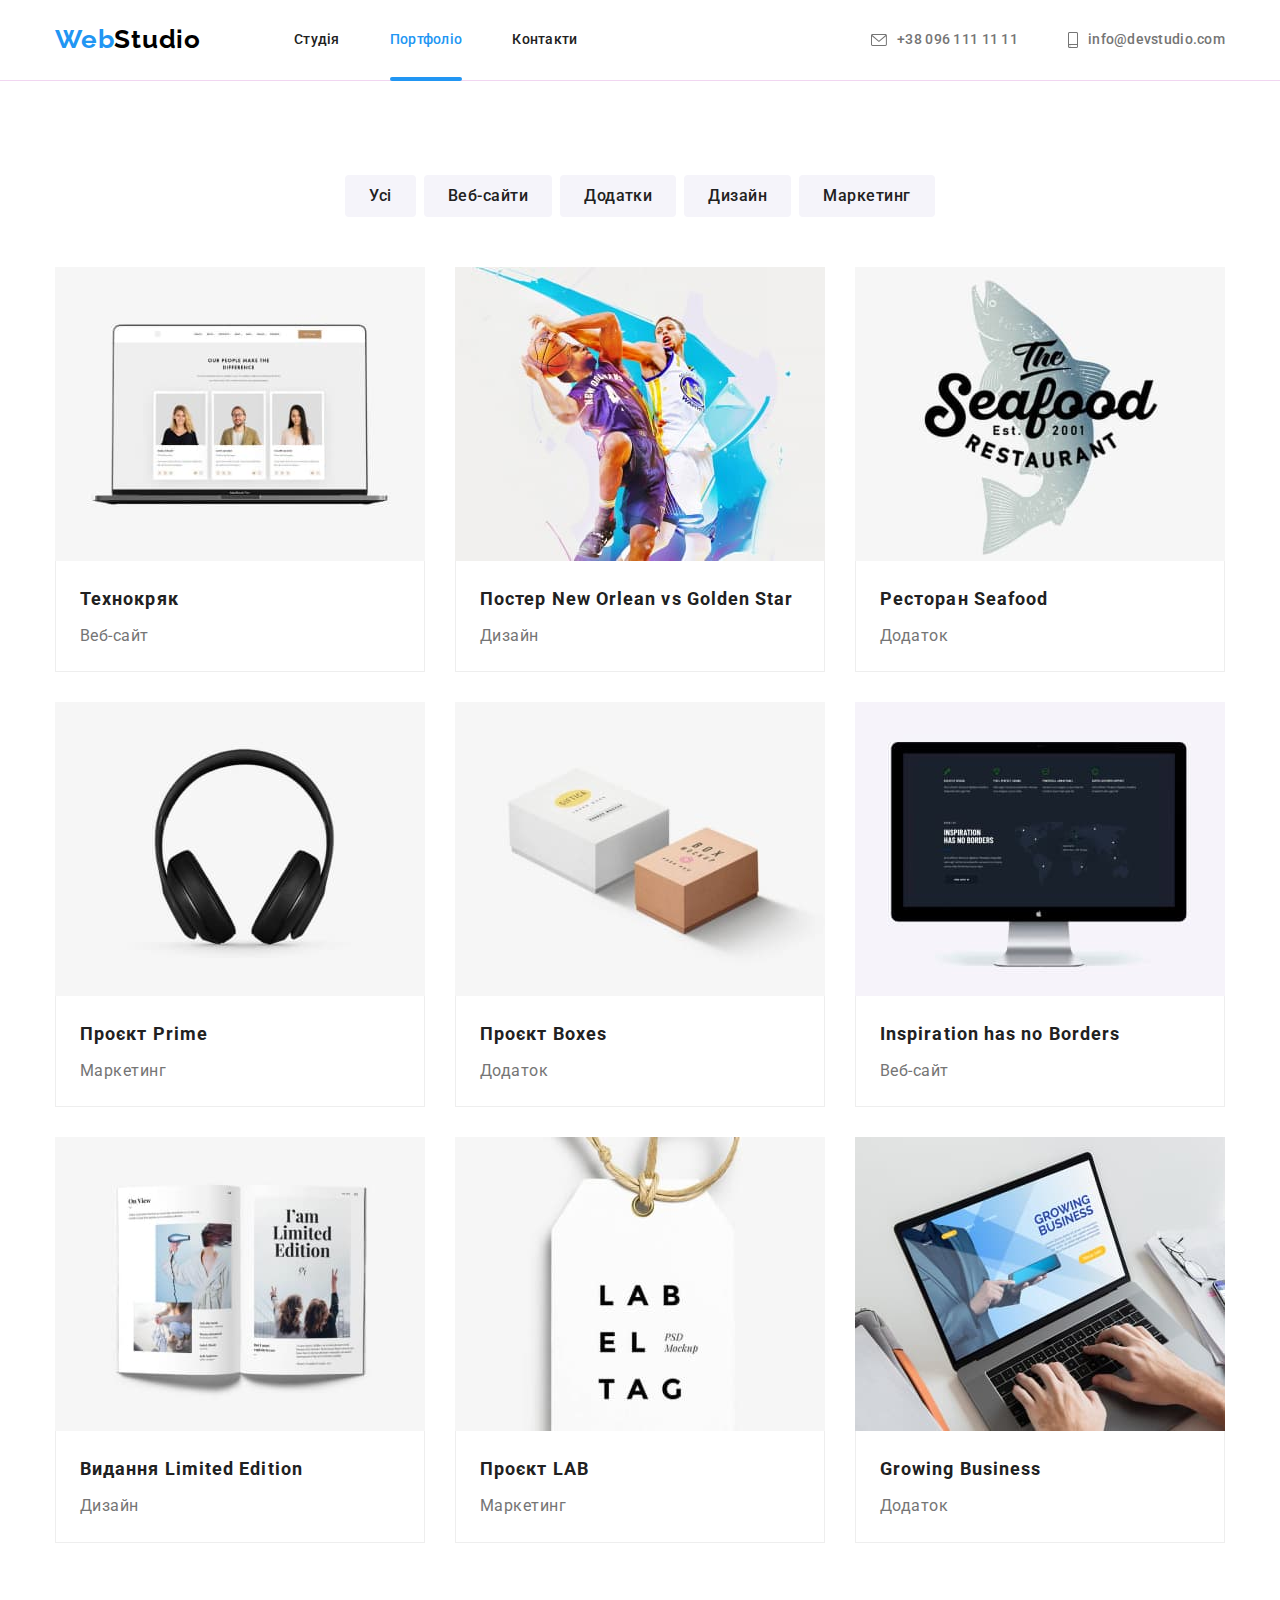
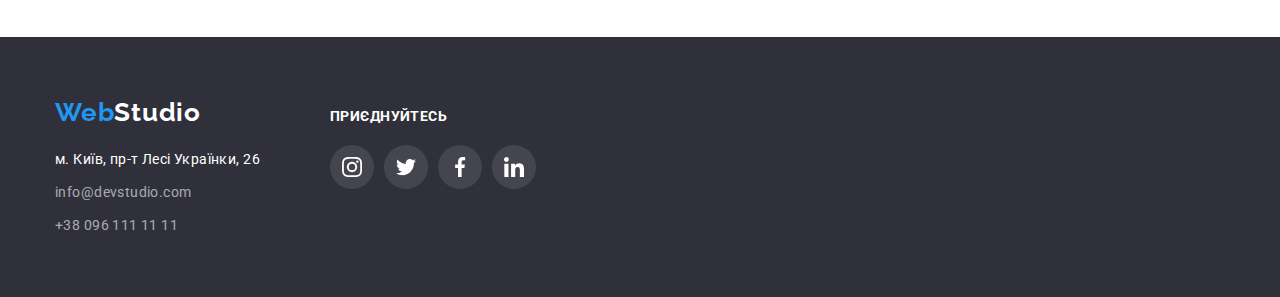
==== portfolio.html @ 6218a35c "Добавление файлов с предыдущего ДЗ" ====
<!DOCTYPE html>
<html lang="uk">
  <head>
    <meta charset="UTF-8" />
    <meta http-equiv="X-UA-Compatible" content="IE=edge" />
    <meta name="viewport" content="width=device-width, initial-scale=1.0" />
    <title>WebStudio</title>
    <link
      href="https://fonts.googleapis.com/css2?family=Raleway:wght@700&family=Roboto:wght@400;500;700;900&display=swap"
      rel="stylesheet"
    />
    <link
      rel="stylesheet"
      href="https://cdnjs.cloudflare.com/ajax/libs/modern-normalize/1.1.0/modern-normalize.min.css"
    />
    <link rel="stylesheet" href="./css/style.css" />
  </head>
  <body>
    <header class="headers">
      <div class="container nav-header">
        <a class="logo header" href="./index.html">Web<span class="logo-head">Studio</span></a>
        <nav>
          <ul class="nav-list">
            <li class="nav-item"><a class="nav" href="./index.html">Студія</a></li>
            <li class="nav-item"><a class="nav current" href="./portfolio.html">Портфоліо</a></li>
            <li class="nav-item"><a class="nav" href="#">Контакти</a></li>
          </ul>
        </nav>
        <ul class="contact-list">
          <li class="list">
            <a class="contact-header" href="tel:+380961111111"
              ><span
                ><svg class="icon-phone" width="16px" height="12px">
                  <use href="./images/icons.svg#icon-envelope"></use>
                </svg> </span
              >+38 096 111 11 11</a
            >
          </li>
          <li class="list">
            <a class="contact-header" href="mailto:info@devstudio.com"
              ><span
                ><svg class="icon-mail" width="10px" height="16px">
                  <use href="./images/icons.svg#icon-smartphone"></use>
                </svg> </span
              >info@devstudio.com</a
            >
          </li>
        </ul>
      </div>
    </header>
    <main>
      <section class="section">
        <div class="container">
          <ul class="btn-filtr">
            <li class="button-filtr"><button type="button" class="filtr">Усі</button></li>
            <li class="button-filtr"><button type="button" class="filtr">Веб-сайти</button></li>
            <li class="button-filtr"><button type="button" class="filtr">Додатки</button></li>
            <li class="button-filtr"><button type="button" class="filtr">Дизайн</button></li>
            <li class="button-filtr"><button type="button" class="filtr">Маркетинг</button></li>
          </ul>
          <ul class="flex-filtr">
            <li class="filtr-card">
              <a class="portfolio-card" href="#">
                <div class="card-hiden">
                  <img class="image" src="./images/portfolio1.jpg" alt="Макбук" width="370" />
                  <div class="card-overlay">
                    <div class="text-overlay">
                      <p>
                        Ресурс пропонує комплексні пропозиції з різним рівнем функціоналу та
                        сервісів. Все це дозволить відвідувачу отримати вичерпні відомості про
                        компанію чи приватну особу.
                      </p>
                    </div>
                  </div>
                </div>
                <div class="filtr-text">
                  <h3 class="filtr-title">Технокряк</h3>
                  <p class="filtr-item">Веб-сайт</p>
                </div>
              </a>
            </li>
            <li class="filtr-card">
              <a class="portfolio-card" href="#"
                ><div class="card-hiden">
                  <img class="image" src="./images/portfolio2.jpg" alt="Макбук" width="370" />
                  <div class="card-overlay">
                    <div class="text-overlay">
                      <p>
                        Ресурс пропонує комплексні пропозиції з різним рівнем функціоналу та
                        сервісів. Все це дозволить відвідувачу отримати вичерпні відомості про
                        компанію чи приватну особу.
                      </p>
                    </div>
                  </div>
                </div>
                <div class="filtr-text">
                  <h3 class="filtr-title">Постер New Orlean vs Golden Star</h3>
                  <p class="filtr-item">Дизайн</p>
                </div></a
              >
            </li>
            <li class="filtr-card">
              <a class="portfolio-card" href="#"
                ><div class="card-hiden">
                  <img class="image" src="./images/portfolio3.jpg" alt="Макбук" width="370" />
                  <div class="card-overlay">
                    <div class="text-overlay">
                      <p>
                        Ресурс пропонує комплексні пропозиції з різним рівнем функціоналу та
                        сервісів. Все це дозволить відвідувачу отримати вичерпні відомості про
                        компанію чи приватну особу.
                      </p>
                    </div>
                  </div>
                </div>
                <div class="filtr-text">
                  <h3 class="filtr-title">Ресторан Seafood</h3>
                  <p class="filtr-item">Додаток</p>
                </div></a
              >
            </li>
            <li class="filtr-card">
              <a class="portfolio-card" href="#">
                <div class="card-hiden">
                  <img class="image" src="./images/portfolio4.jpg" alt="Макбук" width="370" />
                  <div class="card-overlay">
                    <div class="text-overlay">
                      <p>
                        Ресурс пропонує комплексні пропозиції з різним рівнем функціоналу та
                        сервісів. Все це дозволить відвідувачу отримати вичерпні відомості про
                        компанію чи приватну особу.
                      </p>
                    </div>
                  </div>
                </div>
                <div class="filtr-text">
                  <h3 class="filtr-title">Проєкт Prime</h3>
                  <p class="filtr-item">Маркетинг</p>
                </div></a
              >
            </li>
            <li class="filtr-card">
              <a class="portfolio-card" href="#"
                ><div class="card-hiden">
                  <img class="image" src="./images/portfolio5.jpg" alt="Макбук" width="370" />
                  <div class="card-overlay">
                    <div class="text-overlay">
                      <p>
                        Ресурс пропонує комплексні пропозиції з різним рівнем функціоналу та
                        сервісів. Все це дозволить відвідувачу отримати вичерпні відомості про
                        компанію чи приватну особу.
                      </p>
                    </div>
                  </div>
                </div>
                <div class="filtr-text">
                  <h3 class="filtr-title">Проєкт Boxes</h3>
                  <p class="filtr-item">Додаток</p>
                </div></a
              >
            </li>
            <li class="filtr-card">
              <a class="portfolio-card" href="#"
                ><div class="card-hiden">
                  <img class="image" src="./images/portfolio6.jpg" alt="Макбук" width="370" />
                  <div class="card-overlay">
                    <div class="text-overlay">
                      <p>
                        Ресурс пропонує комплексні пропозиції з різним рівнем функціоналу та
                        сервісів. Все це дозволить відвідувачу отримати вичерпні відомості про
                        компанію чи приватну особу.
                      </p>
                    </div>
                  </div>
                </div>
                <div class="filtr-text">
                  <h3 class="filtr-title">Inspiration has no Borders</h3>
                  <p class="filtr-item">Веб-сайт</p>
                </div></a
              >
            </li>
            <li class="filtr-card">
              <a class="portfolio-card" href="#"
                ><div class="card-hiden">
                  <img class="image" src="./images/portfolio7.jpg" alt="Макбук" width="370" />
                  <div class="card-overlay">
                    <div class="text-overlay">
                      <p>
                        Ресурс пропонує комплексні пропозиції з різним рівнем функціоналу та
                        сервісів. Все це дозволить відвідувачу отримати вичерпні відомості про
                        компанію чи приватну особу.
                      </p>
                    </div>
                  </div>
                </div>
                <div class="filtr-text">
                  <h3 class="filtr-title">Видання Limited Edition</h3>
                  <p class="filtr-item">Дизайн</p>
                </div></a
              >
            </li>
            <li class="filtr-card">
              <a class="portfolio-card" href="#"
                ><div class="card-hiden">
                  <img class="image" src="./images/portfolio8.jpg" alt="Макбук" width="370" />
                  <div class="card-overlay">
                    <div class="text-overlay">
                      <p>
                        Ресурс пропонує комплексні пропозиції з різним рівнем функціоналу та
                        сервісів. Все це дозволить відвідувачу отримати вичерпні відомості про
                        компанію чи приватну особу.
                      </p>
                    </div>
                  </div>
                </div>
                <div class="filtr-text">
                  <h3 class="filtr-title">Проєкт LAB</h3>
                  <p class="filtr-item">Маркетинг</p>
                </div></a
              >
            </li>
            <li class="filtr-card">
              <a class="portfolio-card" href="#"
                ><div class="card-hiden">
                  <img class="image" src="./images/portfolio9.jpg" alt="Макбук" width="370" />
                  <div class="card-overlay">
                    <div class="text-overlay">
                      <p>
                        Ресурс пропонує комплексні пропозиції з різним рівнем функціоналу та
                        сервісів. Все це дозволить відвідувачу отримати вичерпні відомості про
                        компанію чи приватну особу.
                      </p>
                    </div>
                  </div>
                </div>
                <div class="filtr-text">
                  <h3 class="filtr-title">Growing Business</h3>
                  <p class="filtr-item">Додаток</p>
                </div></a
              >
            </li>
          </ul>
        </div>
      </section>
    </main>
    <footer class="socials">
      <div class="container footer">
        <div class="container-linked">
          <a class="logo footer" href="./index.html">Web<span class="logo-footer">Studio</span></a>
          <address class="address">
            <ul>
              <li class="contact-map">
                <a
                  class="map"
                  href="https://goo.gl/maps/gBdrRbUzEKDrqzJC9"
                  target="_blank"
                  rel="noopener noreferrer nofollow"
                >
                  м. Київ, пр-т Лесі Українки, 26
                </a>
              </li>
              <li class="contact-mail">
                <a class="contact-footer" href="mailto:info@devstudio.com">info@devstudio.com</a>
              </li>
              <li class="contact-phone">
                <a class="contact-footer" href="tel:+380961111111">+38 096 111 11 11</a>
              </li>
            </ul>
          </address>
        </div>
        <div class="container-link">
          <h2 class="text-link">приєднуйтесь</h2>
          <ul class="linked-link">
            <li class="linked">
              <a class="team-link-footer" href="#">
                <svg class="" width="20" height="20">
                  <use href="./images/icons.svg#icon-instagram"></use>
                </svg>
              </a>
            </li>
            <li class="linked">
              <a class="team-link-footer" href="#">
                <svg class="" width="20" height="20">
                  <use href="./images/icons.svg#icon-twitter"></use>
                </svg>
              </a>
            </li>
            <li class="linked">
              <a class="team-link-footer" href="#">
                <svg class="" width="20" height="20">
                  <use href="./images/icons.svg#icon-facebook"></use>
                </svg>
              </a>
            </li>
            <li class="linked">
              <a class="team-link-footer" href="#">
                <svg class="" width="20" height="20">
                  <use href="./images/icons.svg#icon-linkedin"></use>
                </svg>
              </a>
            </li>
          </ul>
        </div>
      </div>
    </footer>
  </body>
</html>
---- css/style.css ----
:root {
  --main-text-color: rgba(33, 33, 33, 1);
  --lead-text-color: rgba(117, 117, 117, 1);
  --accent-text-color: rgba(255, 255, 255, 1);
  --accent-color: rgba(255, 255, 255, 0.6);
  --hover-text-color: rgba(33, 150, 243, 1);
  --primary-bg-color: rgba(47, 48, 58, 1);
  --logo-text-color: rgba(0, 0, 0, 1);
  --function-time: cubic-bezier(0.4, 0, 0.2, 1);
}

body {
  color: var(--main-text-color);
  font-family: 'roboto', sans-serif;
  background-color: var(--accent-text-color);
}

a {
  text-decoration: none;
}
h1,
h2,
h3,
p {
  margin: 0;
  padding: 0;
}
img {
  display: block;
  max-width: 100%;
  height: auto;
}
ul {
  list-style: none;
  margin: 0;
  padding: 0;
}
.section {
  padding-top: 94px;
  padding-bottom: 94px;
}
.section.comand {
  background: #f5f4fa;
}
.headers {
  border-bottom: 1px solid #ecec;
}
.container {
  width: 1200px;
  padding-left: 15px;
  padding-right: 15px;
  margin: 0 auto;
}

.nav-header {
  display: flex;
  align-items: center;
}

.nav-list {
  display: flex;
}

.nav-list > .nav-item:not(:last-child) {
  margin-right: 50px;
}

.logo {
  color: var(--hover-text-color);
  font-family: 'Raleway', sans-serif;
  font-weight: 700;
  font-size: 26px;
  line-height: 1.2;
  letter-spacing: 0.03em;
}
.logo.header {
  margin-right: 93px;
}
.logo-head {
  color: var(--logo-text-color);
}

.web {
  color: var(--hover-text-color);
}

.nav {
  position: relative;
  display: block;
  padding-top: 32px;
  padding-bottom: 32px;

  color: inherit;
  font-family: inherit;
  font-weight: 500;
  font-size: 14px;
  line-height: 1.14;
  letter-spacing: 0.02em;

  transition: color 250ms var(--function-time);
}

.nav:hover,
.nav:focus {
  color: var(--hover-text-color);
}
.nav.current {
  color: var(--hover-text-color);
}

.nav.current::after {
  position: absolute;
  left: 0;
  bottom: -1px;
  content: '';
  display: block;
  width: 100%;
  height: 4px;
  background-color: var(--hover-text-color);
  border-radius: 4px;
}

.contact-list {
  display: flex;

  margin-left: auto;
}
.contact-list > .list:not(:last-child) {
  margin-right: 50px;
}
.contact-header {
  display: flex;
  align-items: center;

  padding-top: 32px;
  padding-bottom: 32px;

  color: var(--lead-text-color);
  font-family: inherit;
  font-weight: 500;
  font-size: 14px;
  line-height: 1.14;
  letter-spacing: 0.02em;

  transition: color 250ms var(--function-time);
}

.contact-header:hover,
.contact-header:focus {
  color: var(--hover-text-color);
}

.icon-phone {
  display: flex;
  margin-right: 10px;
  fill: currentColor;
}
.icon-phone:hover,
.icon-phone:focus {
  fill: var(--hover-text-color);
}

.icon-mail {
  display: flex;
  margin-right: 10px;
  fill: currentColor;
}

.icon-mail:hover,
.icon-mail:focus {
  fill: var(--hover-text-color);
}

/* Заказать услугу */

.section.page {
  padding-top: 200px;
  padding-bottom: 200px;
  max-width: 1600px;
  background-color: var(--primary-bg-color);

  text-align: center;

  min-height: 600px;
  margin-left: auto;
  margin-right: auto;
  background-image: linear-gradient(to right, rgba(47, 48, 58, 0.4), rgba(47, 48, 58, 0.4)),
    url(../images/background.jpg);
  background-size: cover;
  background-position: center;
  background-repeat: no-repeat;
}

.slogan {
  max-width: 696px;
  margin: 0 auto 30px;

  color: var(--accent-text-color);

  font-weight: 900;
  font-size: 44px;
  line-height: 1.4;
  letter-spacing: 0.06em;
  text-transform: uppercase;
}

.btn {
  padding: 10px 32px;
  border-radius: 4px;
  border: 1px transparent;

  color: var(--accent-text-color);
  background-color: var(--hover-text-color);

  font-family: inherit;
  font-weight: 700;
  font-size: 16px;
  line-height: 1.9;
  text-align: center;
  letter-spacing: 0.06em;
  cursor: pointer;
}

.backdrop {
  position: fixed;
  content: '';
  top: 0;
  left: 0;
  width: 100%;
  height: 100%;
  background: rgba(0, 0, 0, 0.2);

  transition: opacity 250ms var(--function-time);
}
.backdrop.is-hidden {
  opacity: 0;
  pointer-events: none;
}

.backdrop.is-hidden .modal {
  transform: translate(-50%, -50%) scale(1.1);
}
.modal {
  position: absolute;
  top: 50%;
  left: 50%;

  width: 528px;
  height: 581px;

  background: var(--accent-text-color);
  box-shadow: 0px 1px 3px rgba(0, 0, 0, 0.12), 0px 1px 1px rgba(0, 0, 0, 0.14),
    0px 2px 1px rgba(0, 0, 0, 0.2);
  border-radius: 4px;

  transform: translate(-50%, -50%) scale(1);

  transition: transform 250ms var(--function-time);
}

.btn-modal {
  position: absolute;
  right: 8px;
  top: 8px;

  width: 30px;
  height: 30px;

  border-radius: 50%;
  border: 1px solid rgba(0, 0, 0, 0.1);
  cursor: pointer;
}

.btn-close {
  position: absolute;
  top: 50%;
  left: 50%;
  transform: translate(-50%, -50%);
  fill: rgba(0, 0, 0, 1);
}

/*  */

.aside-text {
  display: flex;
}

.aside-text > .aside-item:not(:last-child) {
  margin-right: 30px;
}
.item-antenna {
  width: 270px;
  height: 120px;
}
.icon-aside {
  display: flex;
  align-items: center;
  justify-content: center;
  width: 270px;
  height: 120px;
  margin-bottom: 30px;
  background: rgba(245, 244, 250, 1);
  border-radius: 4px;
}

.aside {
  margin-bottom: 10px;

  font-weight: 700;
  font-size: 14px;
  line-height: 1.14;
  letter-spacing: 0.03em;
  text-transform: uppercase;
}

.text {
  color: var(--lead-text-color);

  font-size: 14px;
  line-height: 1.7;
  letter-spacing: 0.03em;
}

/* Чим ми займаємося  */
.section.pic {
  padding-top: 0;
}
.desc-item {
  display: flex;
}

.desc-item > .item:not(:last-child) {
  margin-right: 30px;
}

.desc-text {
  position: relative;
}

.desc-contain {
  display: inline-block;
  position: absolute;
  left: 0;
  bottom: 0;
  width: 100%;
  height: 70px;
  background-color: rgba(47, 48, 58, 0.8);
}

.text-contain {
  position: absolute;
  top: 50%;
  left: 50%;
  transform: translate(-50%, -50%);

  font-size: 14px;
  line-height: 1.2;
  letter-spacing: 0.03em;
  text-transform: uppercase;
  color: var(--accent-text-color);
}

/* Наша команда */

.desc {
  margin-bottom: 50px;

  font-size: 36px;
  line-height: 1.2;
  text-align: center;
  letter-spacing: 0.03em;
}

.desc-card {
  display: flex;
}
.desc-card > .card:not(:last-child) {
  margin-right: 30px;
}
.card {
  background-color: var(--accent-text-color);
  box-shadow: 0px 1px 3px rgba(0, 0, 0, 0.12), 0px 1px 1px rgba(0, 0, 0, 0.14),
    0px 2px 1px rgba(0, 0, 0, 0.2);
  border-radius: 0px 0px 4px 4px;
}
.card-item {
  padding-top: 30px;
}
.name {
  margin-bottom: 10px;
  font-weight: 500;
  font-size: 16px;
  line-height: 1.9;
  letter-spacing: 0.03em;
  text-align: center;
}

.profession {
  color: var(--lead-text-color);
  font-size: 16px;
  line-height: 1.2;
  letter-spacing: 0.03em;
  text-align: center;
}

.contact-team {
  display: flex;
  align-items: center;
  justify-content: center;
  gap: 10px;
  padding: 16px 32px 30px;
}
.linked {
  width: 44px;
  height: 44px;
}
.team-link {
  display: flex;
  align-items: center;
  justify-content: center;
  width: 100%;
  height: 100%;
  fill: rgba(175, 177, 184, 1);
  border-radius: 50%;
  background-color: #ffffff;

  transition: fill 250ms var(--function-time), background-color 250ms var(--function-time);
}
.team-link:hover,
.team-link:focus {
  fill: var(--accent-text-color);
  background-color: rgba(33, 150, 243, 1);
}
.clients {
  display: flex;
  justify-content: center;
  align-items: center;
  gap: 30px;
}

.clients-icon {
  fill: rgba(175, 177, 184, 1);
  border-radius: 4px;
  border: 1px solid #afb1b8;

  transition: fill 2500ms var(--function-time), border 250ms var(--function-time);
}
.clients-icon:hover,
.clients-icon:focus {
  fill: rgba(33, 150, 243, 1);
  border: 1px solid #2196f3;
}

.clients-link {
  display: flex;
  align-items: center;
  justify-content: center;
  fill: rgba(175, 177, 184, 1);
  width: 170px;
  height: 92px;

  transition: fill 250ms var(--function-time);
}

.clients-link:hover,
.clients-link:focus {
  fill: rgba(33, 150, 243, 1);
}

/* Footer */

.container.footer {
  display: flex;
  align-items: baseline;
  gap: 70px;
}
.socials {
  padding-top: 60px;
  padding-bottom: 60px;
  background-color: var(--primary-bg-color);
}

.logo-footer {
  color: var(--accent-text-color);
}

.address {
  font-style: normal;
  font-family: inherit;
}
.contact-map {
  margin-top: 20px;
  margin-bottom: 9px;
}
.contact-mail {
  margin-bottom: 9px;
}

.map {
  color: var(--accent-text-color);
  font-weight: 400;
  font-size: 14px;
  line-height: 1.7;
  letter-spacing: 0.03em;
}

.contact-footer {
  color: var(--accent-color);
  font-weight: 400;
  font-size: 14px;
  line-height: 1.7;
  letter-spacing: 0.03em;

  transition: color 250ms var(--function-time);
}
.contact-footer:hover,
.contact-footer:focus {
  color: var(--hover-text-color);
}
.linked-link {
  display: flex;
  align-items: baseline;
  justify-content: center;
  gap: 10px;
}
.text-link {
  color: var(--accent-text-color);
  margin-bottom: 20px;
  font-size: 14px;
  line-height: 1.2;
  letter-spacing: 0.03em;
  text-transform: uppercase;
}

.team-link-footer {
  display: flex;
  align-items: center;
  justify-content: center;
  width: 100%;
  height: 100%;
  fill: var(--accent-text-color);
  border-radius: 50%;
  background-color: rgba(255, 255, 255, 0.1);

  transition: background-color 250ms var(--function-time);
}

.team-link-footer:hover,
.team-link-footer:focus {
  background-color: rgba(33, 150, 243, 1);
}
/* Porfolio */

.btn-filtr {
  display: flex;
  margin-bottom: 50px;
  justify-content: center;
  align-items: center;
}
.btn-filtr > .button-filtr:not(:last-child) {
  margin-right: 8px;
}

.filtr {
  display: inline-block;
  padding: 6px 22px;

  color: inherit;
  cursor: pointer;
  font-family: inherit;
  font-weight: 500;
  font-size: 16px;
  line-height: 1.6;
  text-align: center;
  letter-spacing: 0.03em;

  background: #f5f4fa;
  border-radius: 4px;
  border-color: transparent;

  transition: color 250ms var(--function-time), background-color 250ms var(--function-time),
    box-shadow 250ms var(--function-time);
}

.flex-filtr {
  display: flex;
  flex-wrap: wrap;
}

.flex-filtr > .filtr-card:not(:nth-child(3n)) {
  margin-right: 30px;
}

.filtr:hover,
.filtr:focus {
  color: var(--accent-text-color);
  background-color: var(--hover-text-color);
  box-shadow: 0px 3px 1px rgba(0, 0, 0, 0.1), 0px 1px 2px rgba(0, 0, 0, 0.08),
    0px 2px 2px rgba(0, 0, 0, 0.12);
}

.filtr-card:not(:nth-child(n + 7)) {
  margin-bottom: 30px;
}
.portfolio-card {
  display: block;

  transition: box-shadow 250ms var(--function-time);
}
.portfolio-card:hover,
.portfolio-card:focus {
  box-shadow: 0px 1px 1px rgba(0, 0, 0, 0.12), 0px 4px 4px rgba(0, 0, 0, 0.06),
    1px 4px 6px rgba(0, 0, 0, 0.16);
}
.filtr-text {
  padding: 20px 24px;
  border-bottom: 1px solid #eeeeee;
  border-left: 1px solid #eeeeee;
  border-right: 1px solid #eeeeee;
}

.filtr-title {
  color: var(--main-text-color);
  margin-bottom: 4px;
  font-weight: 700;
  font-size: 18px;
  line-height: 2;
  letter-spacing: 0.06em;
}

.filtr-item {
  color: var(--lead-text-color);
  font-size: 16px;
  line-height: 1.9;
  letter-spacing: 0.03em;
}

.card-hiden {
  position: relative;
  overflow: hidden;
}

.card-overlay {
  display: inline-block;
  position: absolute;
  left: 0;
  bottom: 0;
  width: 100%;
  height: 100%;

  transform: translateY(100%);
  transition: transform 250ms var(--function-time);
  background-color: rgba(33, 150, 243, 0.9);
}

.text-overlay {
  position: absolute;
  padding: 63px 24px;
  font-size: 18px;
  line-height: 1.56;
  letter-spacing: 0.03em;
  color: var(--accent-text-color);
}

.portfolio-card:hover .card-overlay {
  transform: translateY(0);
}
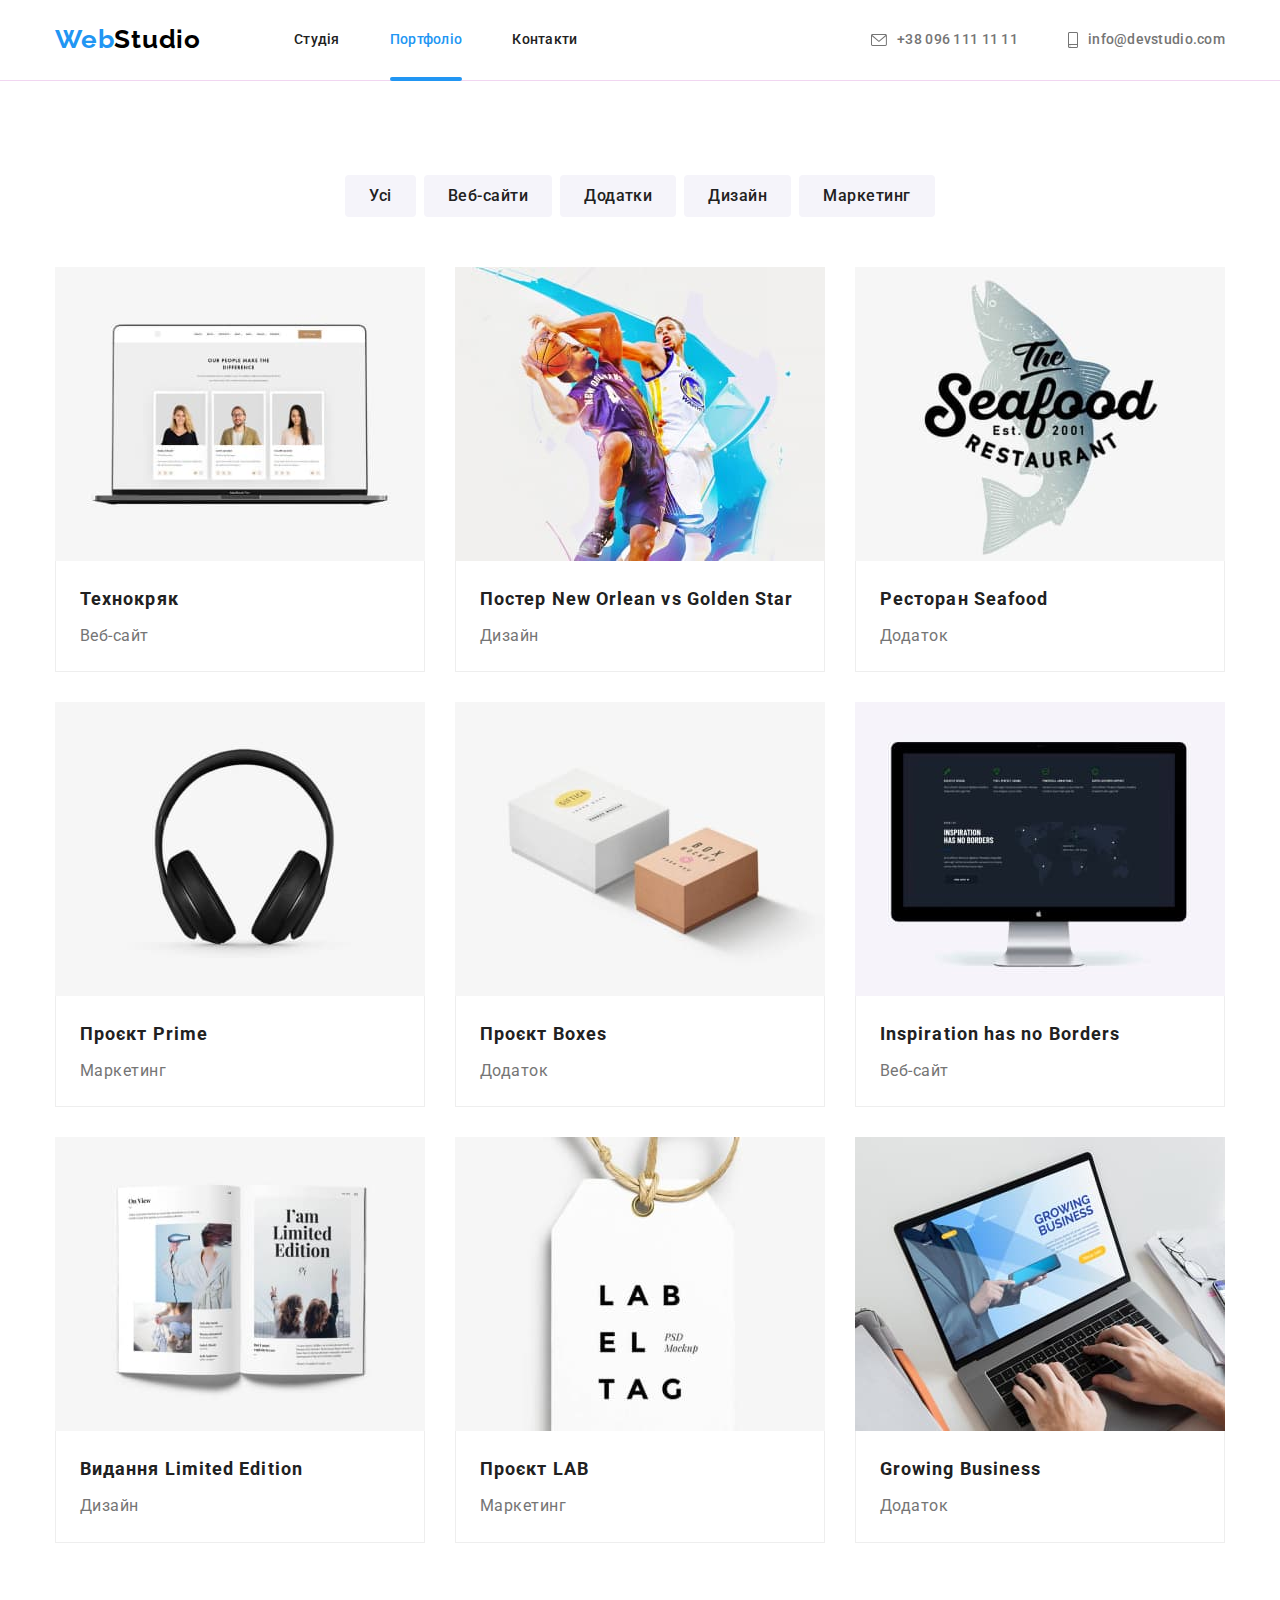
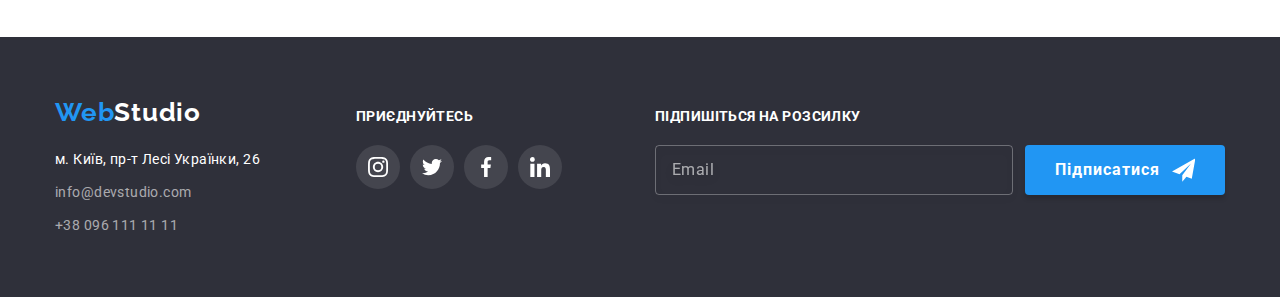
==== commit 4a81e3cb: "Готовый макет" ====
--- a/portfolio.html
+++ b/portfolio.html
@@ -301,6 +301,18 @@
             </li>
           </ul>
         </div>
+        <div class="container-spam">
+          <p class="spam-link">Підпишіться на розсилку</p>
+          <form class="contact-form" action="">
+            <label for="mail"></label>
+            <input class="footer-email" type="email" name="mail" id="mail" placeholder="Email" />
+            <button class="footer-form" type="submit">
+              Підписатися<svg class="footer-telegram">
+                <use href="./images/icons.svg#telegram-icon"></use>
+              </svg>
+            </button>
+          </form>
+        </div>
       </div>
     </footer>
   </body>
--- a/css/style.css
+++ b/css/style.css
@@ -246,7 +246,9 @@
   left: 50%;
 
   width: 528px;
-  height: 581px;
+  max-height: 581px;
+  height: 100%;
+  overflow: auto;
 
   background: var(--accent-text-color);
   box-shadow: 0px 1px 3px rgba(0, 0, 0, 0.12), 0px 1px 1px rgba(0, 0, 0, 0.14),
@@ -277,6 +279,184 @@
   left: 50%;
   transform: translate(-50%, -50%);
   fill: rgba(0, 0, 0, 1);
+
+  transition: fill 250ms var(--function-time);
+}
+.btn-close:hover,
+.btn-close:focus {
+  fill: var(--hover-text-color);
+}
+.form-modal {
+  display: flex;
+  flex-direction: column;
+  padding: 40px 40px;
+}
+
+.all-form {
+}
+
+.form-field {
+  display: flex;
+  flex-direction: column;
+  margin-bottom: 10px;
+}
+
+.form-field:nth-child(4) {
+  margin-bottom: 20px;
+}
+
+.form-label {
+  margin-bottom: 4px;
+  font-size: 12px;
+  line-height: 1.16;
+  letter-spacing: 0.01em;
+  color: var(--lead-text-color);
+}
+.form-position {
+  position: relative;
+}
+
+.input-form {
+  width: 100%;
+  padding-left: 42px;
+  padding-top: 12px;
+  padding-bottom: 12px;
+  height: 40px;
+  outline: none;
+  border: 1px solid rgba(33, 33, 33, 0.2);
+  border-radius: 4px;
+  cursor: pointer;
+
+  transition: border 250ms var(--function-time);
+}
+
+.form-icon {
+  position: absolute;
+  top: 50%;
+  left: 12px;
+  transform: translateY(-50%);
+  fill: var(--main-text-color);
+
+  width: 18px;
+  height: 18px;
+
+  transition: fill 250ms var(--function-time);
+}
+.input-form:focus-within {
+  border: 1px solid var(--hover-text-color);
+}
+.form-position:focus-within .form-icon {
+  fill: var(--hover-text-color);
+}
+
+.feedback {
+  width: 100%;
+  height: 120px;
+  padding: 12px 16px;
+  outline: none;
+  resize: none;
+  cursor: pointer;
+
+  border: 1px solid rgba(33, 33, 33, 0.2);
+  border-radius: 4px;
+
+  transition: border 250ms var(--function-time);
+}
+
+.feedback::placeholder {
+  font-size: 12px;
+  line-height: 1.2;
+  letter-spacing: 0.01em;
+
+  color: rgba(117, 117, 117, 0.5);
+}
+
+.feedback:focus-within {
+  border: 1px solid var(--hover-text-color);
+}
+
+.form-text {
+  margin-bottom: 12px;
+  font-size: 20px;
+  line-height: 1.15;
+  text-align: center;
+  letter-spacing: 0.03em;
+
+  color: #212121;
+}
+
+.checkbox-condition {
+  position: absolute;
+  width: 1px;
+  height: 1px;
+  margin: -1px;
+  border: 0;
+  padding: 0;
+  clip: rect(0 0 0 0);
+  overflow: hidden;
+}
+
+.form-checkbox {
+  display: flex;
+  justify-content: center;
+  margin-bottom: 30px;
+}
+
+.check-box {
+  display: flex;
+  align-items: center;
+
+  margin-right: 7px;
+  width: 16px;
+  height: 15px;
+  border: 2px solid var(--main-text-color);
+  border-radius: 2px;
+
+  transition: background 250ms var(--function-time), border 250ms var(--function-time);
+}
+
+.checkbox-icon {
+  fill: var(--accent-text-color);
+}
+
+.checkbox-condition:checked + .check-box {
+  background: var(--hover-text-color);
+  border: var(--hover-text-color);
+}
+
+.form-condition {
+  display: flex;
+  align-items: center;
+  color: var(--lead-text-color);
+  font-size: 14px;
+  line-height: 1.71;
+  letter-spacing: 0.03em;
+}
+
+.condition {
+  color: var(--hover-text-color);
+  text-decoration: underline;
+}
+
+.form-btn {
+  display: flex;
+  justify-content: center;
+}
+
+.form-button {
+  width: 200px;
+  height: 50px;
+
+  font-size: 16px;
+  line-height: 1.9;
+  letter-spacing: 0.06em;
+  color: var(--accent-text-color);
+  cursor: pointer;
+
+  background-color: var(--hover-text-color);
+  box-shadow: 0px 4px 4px rgba(0, 0, 0, 0.15);
+  border-radius: 4px;
+  border-color: transparent;
 }
 
 /*  */
@@ -439,6 +619,11 @@
 }
 
 .clients-icon {
+  display: flex;
+  align-items: center;
+  justify-content: center;
+  width: 170px;
+  height: 92px;
   fill: rgba(175, 177, 184, 1);
   border-radius: 4px;
   border: 1px solid #afb1b8;
@@ -452,12 +637,7 @@
 }
 
 .clients-link {
-  display: flex;
-  align-items: center;
-  justify-content: center;
   fill: rgba(175, 177, 184, 1);
-  width: 170px;
-  height: 92px;
 
   transition: fill 250ms var(--function-time);
 }
@@ -472,7 +652,15 @@
 .container.footer {
   display: flex;
   align-items: baseline;
-  gap: 70px;
+}
+.container-linked {
+  width: 231px;
+}
+.container-link {
+  margin-left: 70px;
+}
+.container-spam {
+  margin-left: 93px;
 }
 .socials {
   padding-top: 60px;
@@ -549,6 +737,73 @@
 .team-link-footer:focus {
   background-color: rgba(33, 150, 243, 1);
 }
+
+.spam-link {
+  margin-bottom: 20px;
+
+  font-weight: 700;
+  font-size: 14px;
+  line-height: 1.2;
+  letter-spacing: 0.03em;
+  text-transform: uppercase;
+  color: var(--accent-text-color);
+}
+.contact-form {
+  display: flex;
+}
+
+.footer-email {
+  width: 358px;
+  height: 50px;
+  padding-top: 15px;
+  padding-bottom: 15px;
+  padding-left: 16px;
+  color: var(--accent-text-color);
+
+  outline: none;
+  background: transparent;
+  border: 1px solid rgba(255, 255, 255, 0.3);
+  filter: drop-shadow(0px 4px 4px rgba(0, 0, 0, 0.15));
+  border-radius: 4px;
+}
+
+.footer-email::placeholder {
+  font-weight: 400;
+  font-size: 16px;
+  line-height: 1.3;
+  letter-spacing: 0.03em;
+
+  color: rgba(255, 255, 255, 0.6);
+}
+
+.footer-form {
+  display: flex;
+  align-items: center;
+  text-align: center;
+  margin-left: 12px;
+  padding: 10px 28px;
+  width: 200px;
+  height: 50px;
+  cursor: pointer;
+
+  font-weight: 700;
+  font-size: 16px;
+  line-height: 1.88;
+  letter-spacing: 0.06em;
+  color: var(--accent-text-color);
+  background: #2196f3;
+  box-shadow: 0px 4px 4px rgba(0, 0, 0, 0.15);
+  border-radius: 4px;
+  border-color: transparent;
+}
+
+.footer-telegram {
+  margin-left: 12px;
+  width: 24px;
+  height: 24px;
+  fill: var(--accent-text-color);
+}
+
 /* Porfolio */
 
 .btn-filtr {
